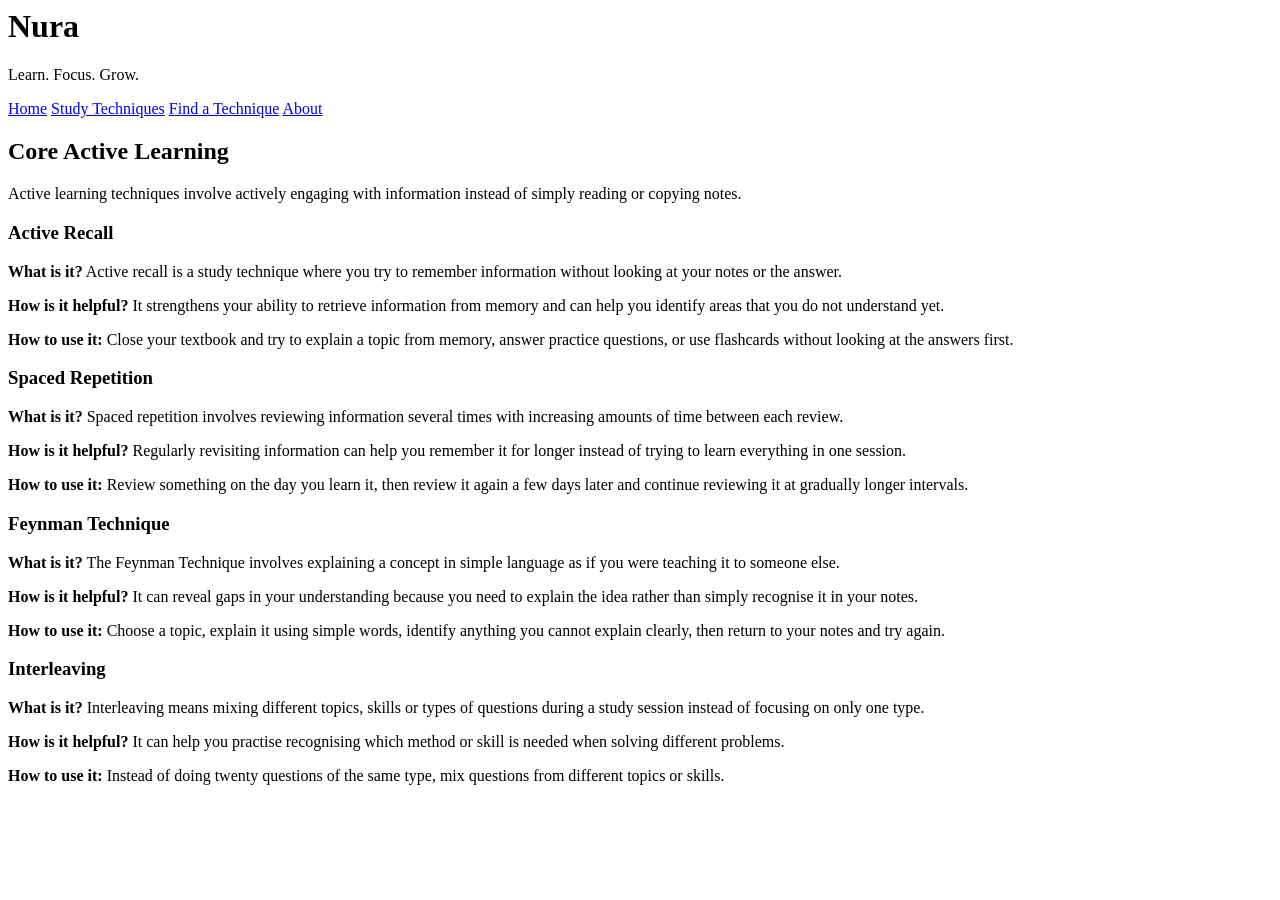
==== active-learning.html @ d28e98fd "Add files via upload" ====
<html>
  <head>
    <title>Core Active Learning - Nura</title>
    <link href="../CSS/study.css" rel="stylesheet" type="text/css">
  </head>

  <body>

    <div class="hero">
      <h1 class="title">Nura</h1>
      <p class="slogan">Learn. Focus. Grow.</p>
    </div>

    <div class="navigation">
      <a href="../study.html" class="nav-link">Home</a>
      <a href="study-techniques.html" class="nav-link">Study Techniques</a>
      <a href="find-a-technique.html" class="nav-link">Find a Technique</a>
      <a href="about.html" class="nav-link">About</a>
    </div>

    <div class="main-content">

      <div class="section">
        <h2>Core Active Learning</h2>

        <p>
          Active learning techniques involve actively engaging with
          information instead of simply reading or copying notes.
        </p>
      </div>

      <div class="section">
        <h3>Active Recall</h3>

        <p>
          <strong>What is it?</strong> Active recall is a study technique
          where you try to remember information without looking at your
          notes or the answer.
        </p>

        <p>
          <strong>How is it helpful?</strong> It strengthens your ability
          to retrieve information from memory and can help you identify
          areas that you do not understand yet.
        </p>

        <p>
          <strong>How to use it:</strong> Close your textbook and try to
          explain a topic from memory, answer practice questions, or use
          flashcards without looking at the answers first.
        </p>
      </div>

      <div class="section">
        <h3>Spaced Repetition</h3>

        <p>
          <strong>What is it?</strong> Spaced repetition involves reviewing
          information several times with increasing amounts of time between
          each review.
        </p>

        <p>
          <strong>How is it helpful?</strong> Regularly revisiting information
          can help you remember it for longer instead of trying to learn
          everything in one session.
        </p>

        <p>
          <strong>How to use it:</strong> Review something on the day you
          learn it, then review it again a few days later and continue
          reviewing it at gradually longer intervals.
        </p>
      </div>

      <div class="section">
        <h3>Feynman Technique</h3>

        <p>
          <strong>What is it?</strong> The Feynman Technique involves
          explaining a concept in simple language as if you were teaching
          it to someone else.
        </p>

        <p>
          <strong>How is it helpful?</strong> It can reveal gaps in your
          understanding because you need to explain the idea rather than
          simply recognise it in your notes.
        </p>

        <p>
          <strong>How to use it:</strong> Choose a topic, explain it using
          simple words, identify anything you cannot explain clearly, then
          return to your notes and try again.
        </p>
      </div>

      <div class="section">
        <h3>Interleaving</h3>

        <p>
          <strong>What is it?</strong> Interleaving means mixing different
          topics, skills or types of questions during a study session
          instead of focusing on only one type.
        </p>

        <p>
          <strong>How is it helpful?</strong> It can help you practise
          recognising which method or skill is needed when solving
          different problems.
        </p>

        <p>
          <strong>How to use it:</strong> Instead of doing twenty questions
          of the same type, mix questions from different topics or skills.
        </p>
      </div>

    </div>

  </body>
</html>
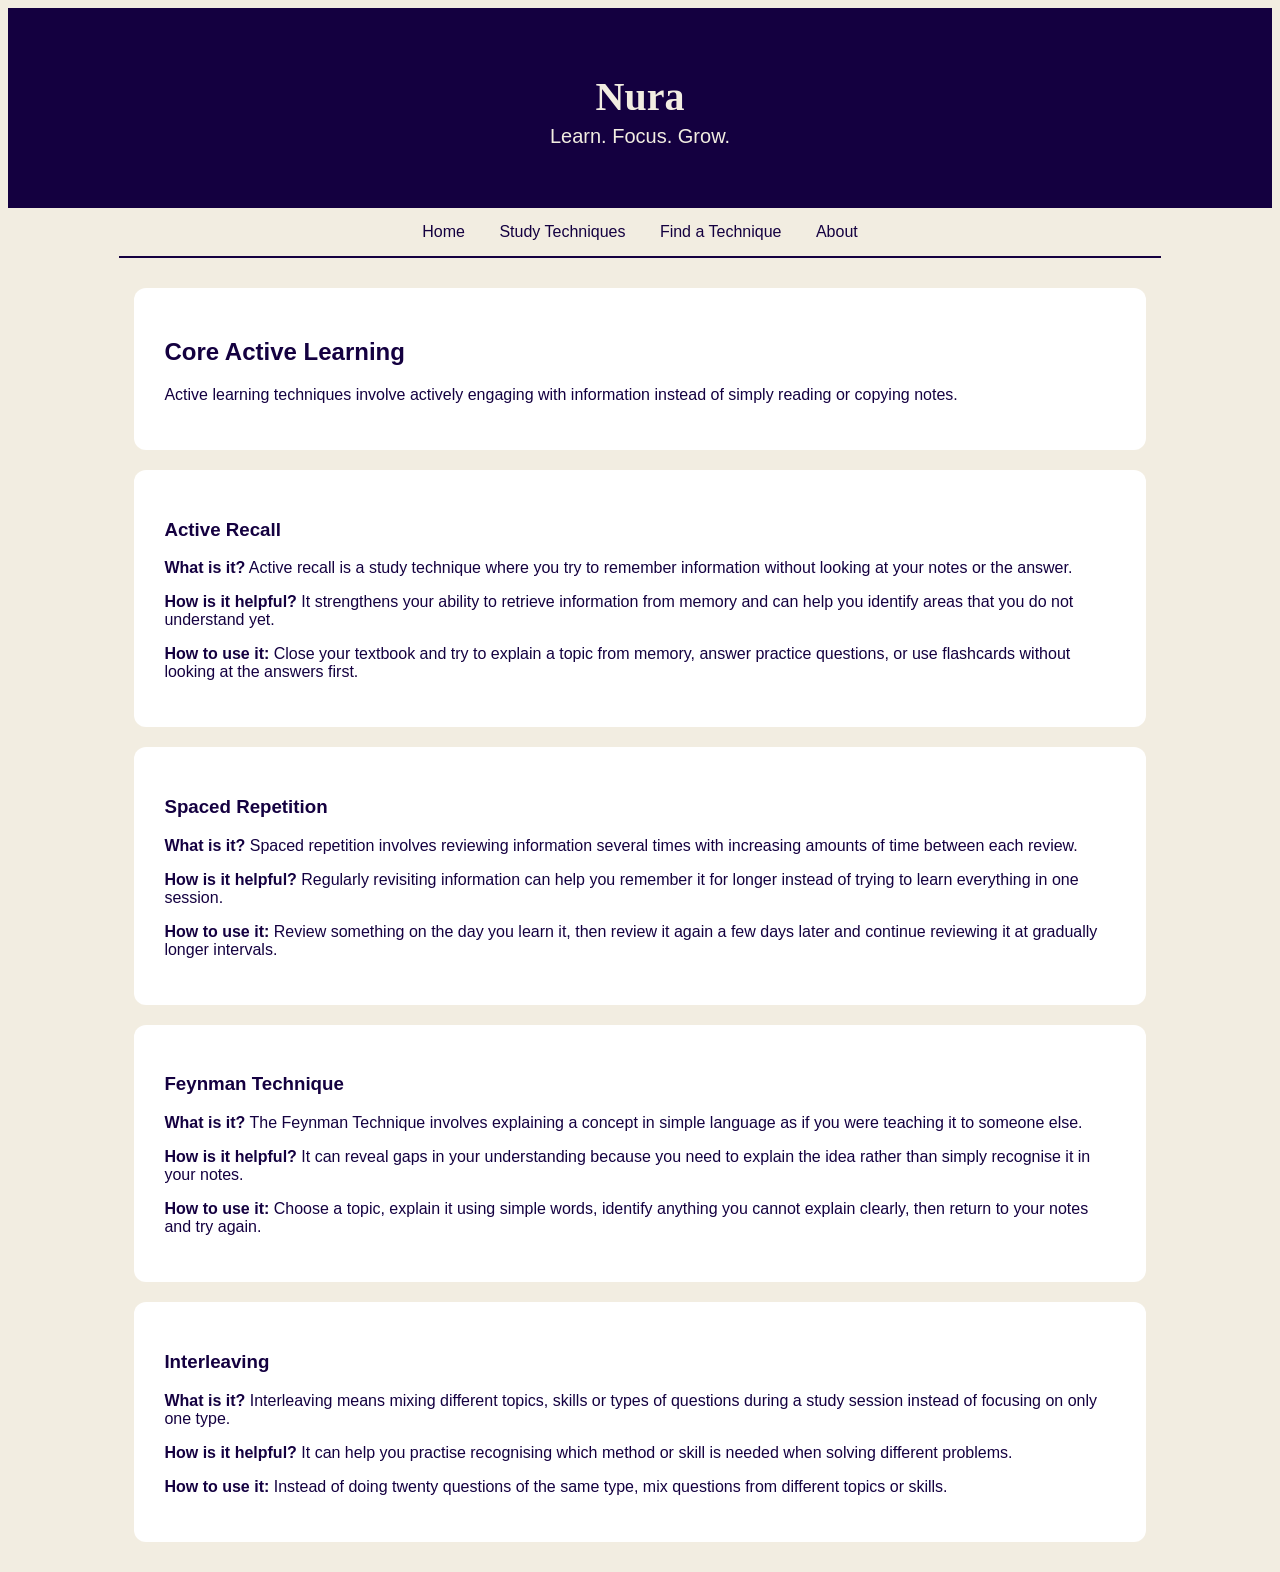
==== commit e06e7b65: "Update stylesheet link and navigation links" ====
--- a/active-learning.html
+++ b/active-learning.html
@@ -1,7 +1,7 @@
 <html>
   <head>
     <title>Core Active Learning - Nura</title>
-    <link href="../CSS/study.css" rel="stylesheet" type="text/css">
+    <link href="study.css" rel="stylesheet" type="text/css">
   </head>
 
   <body>
@@ -11,12 +11,12 @@
       <p class="slogan">Learn. Focus. Grow.</p>
     </div>
 
-    <div class="navigation">
-      <a href="../study.html" class="nav-link">Home</a>
-      <a href="study-techniques.html" class="nav-link">Study Techniques</a>
-      <a href="find-a-technique.html" class="nav-link">Find a Technique</a>
-      <a href="about.html" class="nav-link">About</a>
-    </div>
+<div class="navigation">
+  <a href="study.html" class="nav-link">Home</a>
+  <a href="study-techniques.html" class="nav-link">Study Techniques</a>
+  <a href="find-a-technique.html" class="nav-link">Find a Technique</a>
+  <a href="about.html" class="nav-link">About</a>
+</div>
 
     <div class="main-content">
 
@@ -119,4 +119,4 @@
     </div>
 
   </body>
-</html>+</html>
--- a/study.css
+++ b/study.css
@@ -0,0 +1,103 @@
+body {
+  background-color: #F2EDE1;
+  color: #140040;
+  font-family: Arial, sans-serif;
+}
+.title {
+  font-family: "Noto Serif Grantha", serif;
+}
+
+.hero {
+  background-color: #140040;
+  width: 100%;
+  height: 200px;
+  display: flex;
+  flex-direction: column;
+  justify-content: center;
+  align-items: center;
+  text-align: center;
+}
+
+.hero .title {
+  color: #F2EDE1;
+  font-size: 40px;
+  margin: 5px;
+}
+
+.hero .slogan {
+  color: #F2EDE1;
+  font-size: 20px;
+  margin: 0px;
+}
+
+.navigation {
+  background-color: #F2EDE1;
+  padding: 15px;
+  text-align: center;
+  border-bottom: 2px solid #140040;
+  width: 80%;
+  margin: auto;
+}
+
+.nav-link {
+  color: #140040;
+  margin: 15px;
+  text-decoration: none;
+}
+
+.nav-link:hover {
+  color: #140040;
+}
+
+.main-content {
+  width: 80%;
+  margin: 30px auto;
+}
+
+.section {
+  background-color: white;
+  padding: 30px;
+  margin-bottom: 20px;
+  border-radius: 12px;
+}
+
+.section h2 {
+  color: #140040;
+}
+
+.section h3 {
+  color: #140040;
+}
+
+.options {
+  width: 80%;
+  margin: 30px auto;
+  display: flex;
+  gap: 20px;
+}
+
+.option {
+  background-color: white;
+  padding: 25px;
+  text-align: center;
+  flex: 1;
+  border-radius: 12px;
+}
+
+.option h3 {
+  color: #140040;
+}
+
+.button {
+  background-color: #140040;
+  color: #F2EDE1;
+  padding: 10px 20px;
+  text-decoration: none;
+  display: inline-block;
+  border-radius: 6px;
+}
+
+.button:hover {
+  background-color: #F2EDE1;
+  color: #140040;
+}
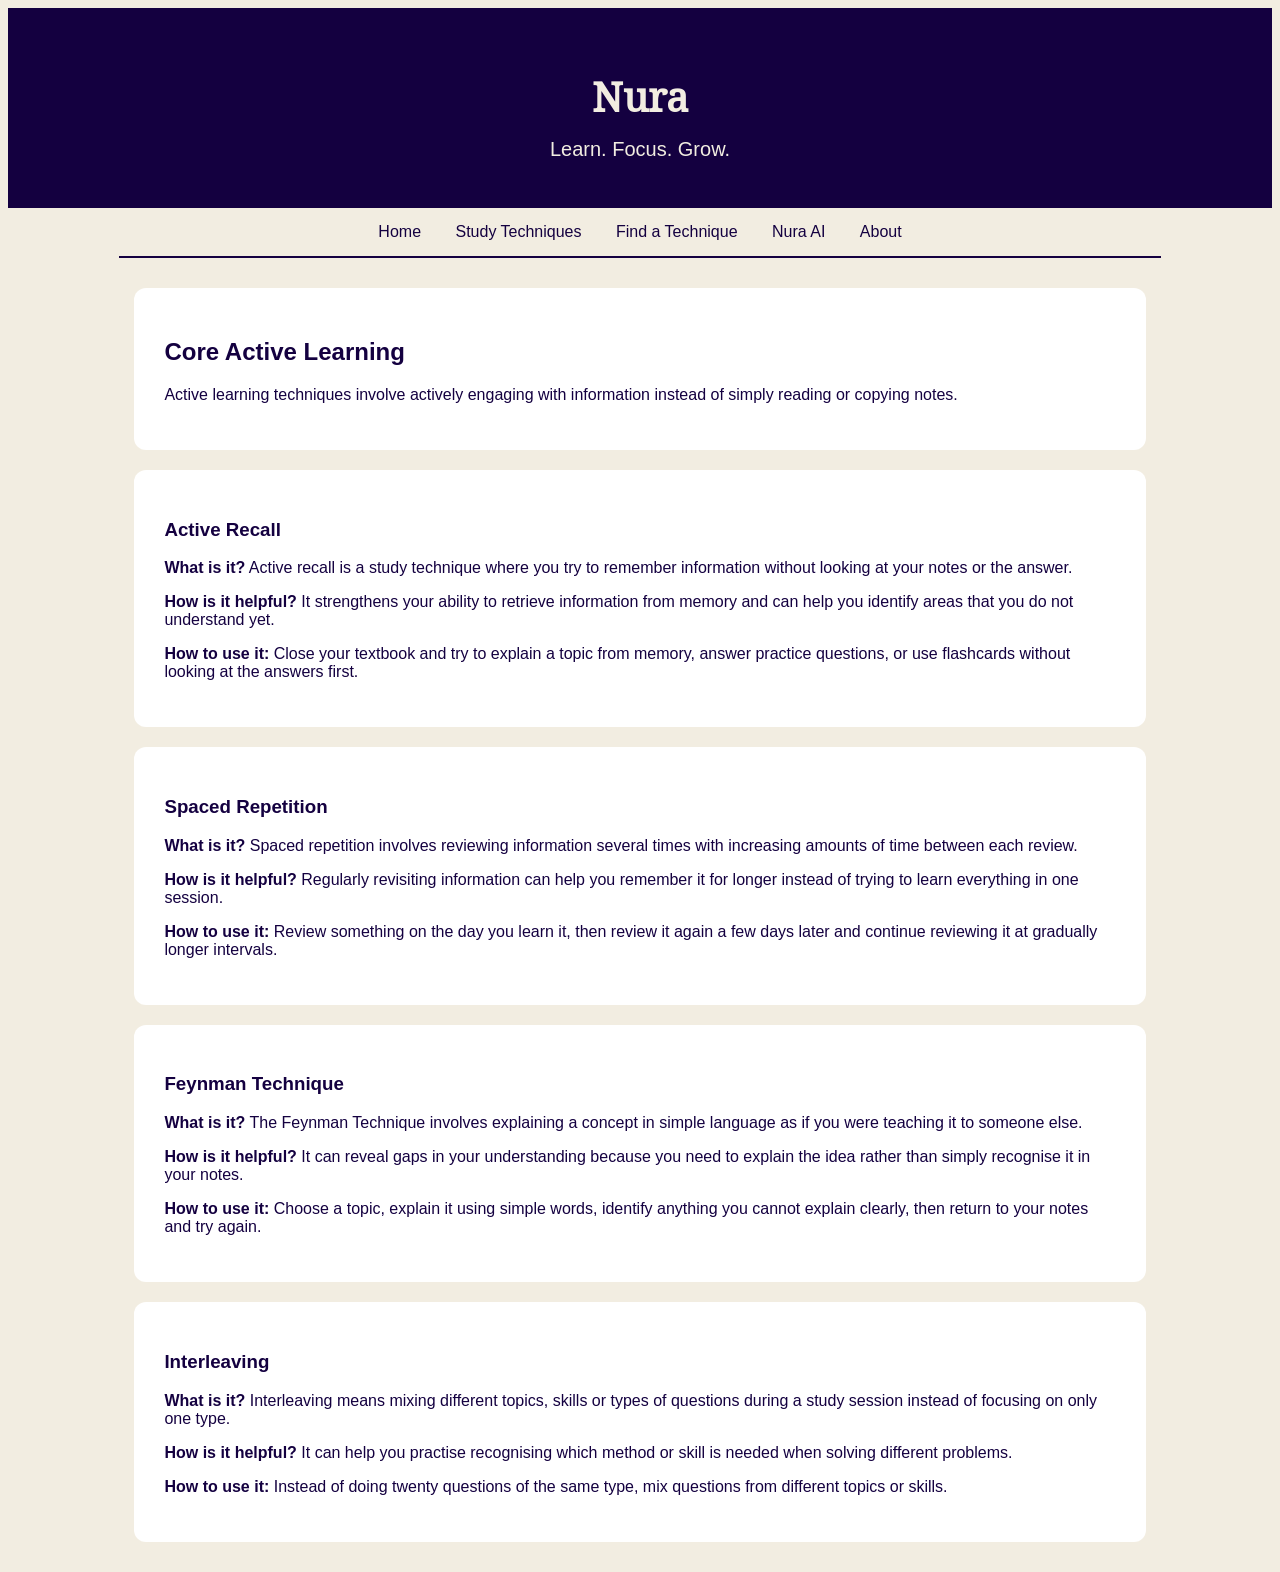
==== commit 6d2a694e: "Add link to Nura AI in navigation" ====
--- a/active-learning.html
+++ b/active-learning.html
@@ -1,6 +1,7 @@
 <html>
   <head>
     <title>Core Active Learning - Nura</title>
+    <link href="https://fonts.googleapis.com/css2?family=Lato:wght@400;700&family=Noto+Serif+Grantha&display=swap" rel="stylesheet">
     <link href="study.css" rel="stylesheet" type="text/css">
   </head>
 
@@ -15,6 +16,7 @@
   <a href="study.html" class="nav-link">Home</a>
   <a href="study-techniques.html" class="nav-link">Study Techniques</a>
   <a href="find-a-technique.html" class="nav-link">Find a Technique</a>
+  <a href="nura-ai.html" class="nav-link">Nura AI</a>
   <a href="about.html" class="nav-link">About</a>
 </div>
 
